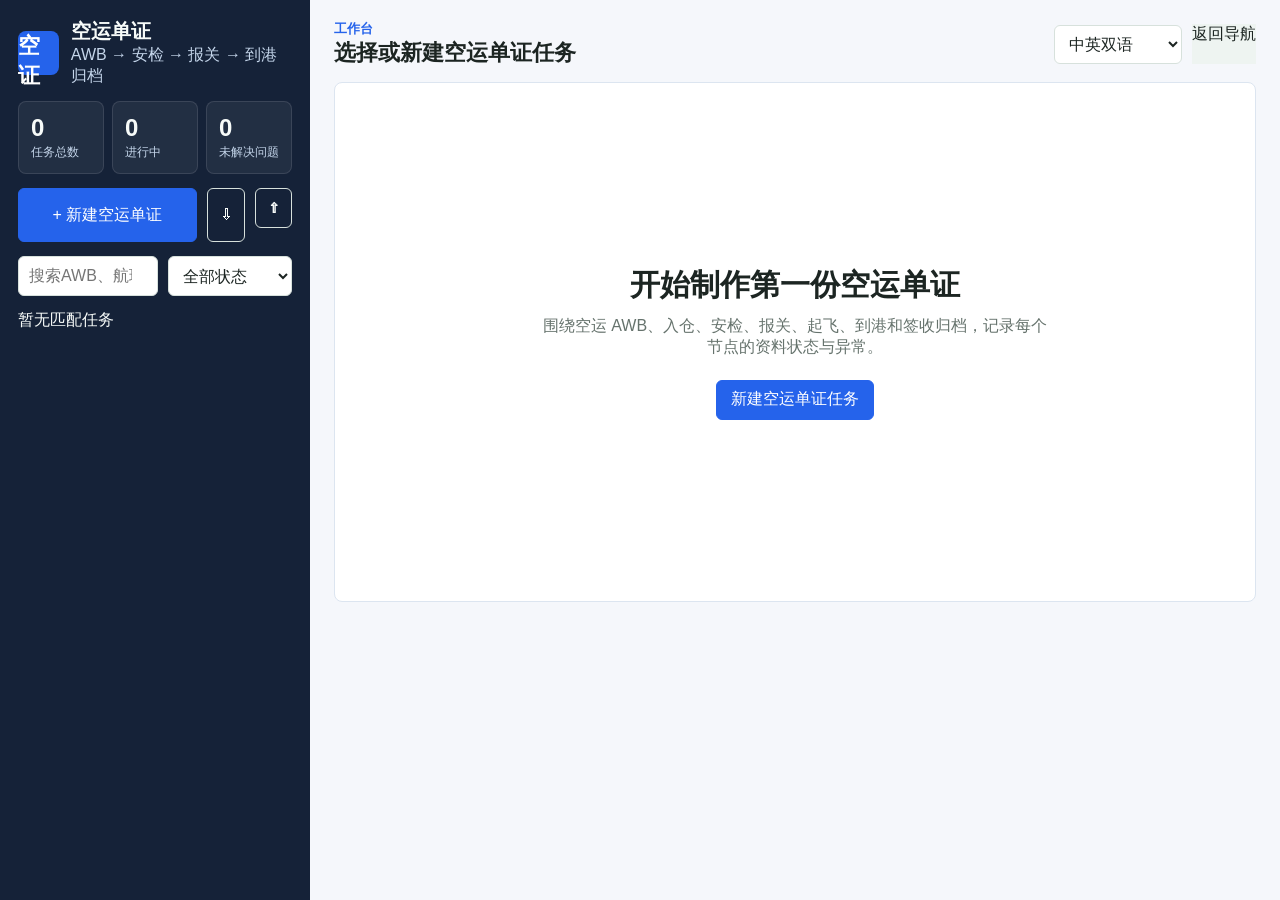
==== air-docs.html @ 3d41900f "Add six-module operations hub" ====
<!doctype html>
<html lang="zh-CN">
<head>
<meta charset="utf-8" />
<meta name="viewport" content="width=device-width, initial-scale=1" />
<title>空运单证管理</title>
<link rel="stylesheet" href="./styles.min.css" />
<style>
:root { --air-doc-primary:#2563eb; --air-doc-dark:#1e3a8a; --air-doc-soft:#eff6ff; }
.air-docs-page { background:#f5f7fb; }
.air-docs-page .app-shell { grid-template-columns:310px 1fr; }
.air-docs-page .workspace { padding:20px 24px 28px; min-width:0; }
.air-docs-page .panel { border-color:#dce5f0; box-shadow:none; border-radius:8px; }
.air-docs-sidebar { background:#152238; gap:14px; padding:18px; }
.air-docs-sidebar .brand h1 { font-size:20px; }
.air-docs-sidebar .brand p, .air-docs-sidebar .metric span, .air-docs-sidebar .order-item small, .air-docs-sidebar .order-meta { color:#c5d6eb; }
.air-docs-sidebar .order-item { min-height:68px; background:rgba(255,255,255,.055); border-color:rgba(255,255,255,.1); }
.air-docs-sidebar .order-item.active, .air-docs-sidebar .order-item:hover { background:rgba(37,99,235,.36); }
.air-docs-page .brand-mark { background:var(--air-doc-primary); }
.air-docs-page .primary { border-color:var(--air-doc-primary); background:var(--air-doc-primary); }
.air-docs-page .primary:hover { background:var(--air-doc-dark); }
.air-docs-page button, .air-docs-page .file-action, .air-docs-page input, .air-docs-page select, .air-docs-page textarea { border-radius:6px; }
.air-docs-page input:focus, .air-docs-page select:focus, .air-docs-page textarea:focus { border-color:var(--air-doc-primary); box-shadow:0 0 0 3px rgba(37,99,235,.12); }
.air-docs-page .eyebrow, .air-docs-page #saveHint, .air-docs-page .node-badge { color:var(--air-doc-primary); }
.air-docs-page .topbar { margin-bottom:14px; align-items:center; }
.air-docs-page .topbar h2 { font-size:22px; font-weight:800; }
.topbar-actions { display:flex; align-items:center; gap:10px; }
.topbar-actions select { width:128px; min-height:34px; }
.air-docs-page .content-grid { grid-template-columns:minmax(520px,1fr) 370px; gap:14px; align-items:start; min-width:0; }
.air-docs-page .flow-panel { grid-column:1 / -1; padding:16px; overflow:hidden; }
.air-docs-page .activity-panel { grid-column:1 / -1; }
.air-docs-page .progress-chain { display:grid; grid-auto-flow:column; grid-auto-columns:150px; gap:10px; overflow-x:auto; padding:4px 2px 14px; }
.air-docs-page .chain-node { width:150px; min-height:128px; padding:10px; background:#fff; text-align:left; }
.air-docs-page .chain-node.done { background:var(--air-doc-soft); border-color:rgba(37,99,235,.28); }
.air-docs-page .chain-node.current { border-color:var(--air-doc-primary); box-shadow:0 0 0 2px rgba(37,99,235,.14); }
.air-docs-page .chain-node.done .node-dot, .air-docs-page .chain-node.current .node-dot { background:var(--air-doc-primary); }
.air-docs-page .node-stage { color:var(--muted); font-size:10px; font-weight:700; }
.air-docs-page .node-name { min-height:38px; line-height:1.35; font-size:12px; }
.air-docs-page .node-summary { min-height:18px; font-size:11px; }
.milestone-bar { display:flex; margin-bottom:12px; border-radius:8px; overflow:hidden; height:8px; background:var(--surface-soft); }
.milestone-done { height:100%; background:var(--air-doc-primary); transition:width .3s; }
.milestone-problem { height:100%; background:var(--danger); transition:width .3s; }
.node-detail { margin-top:12px; display:grid; grid-template-columns:repeat(3,minmax(0,1fr)); gap:8px; }
.node-detail article { border:1px solid var(--line); border-radius:7px; background:#fbfdff; padding:10px; font-size:12px; display:grid; gap:5px; }
.node-detail strong { color:var(--text); }
.node-detail span { color:var(--muted); line-height:1.45; }
.air-doc-grid, .validation-grid, .exception-grid, .glossary-grid { display:grid; grid-template-columns:repeat(2,minmax(0,1fr)); gap:8px; }
.doc-check-item, .validation-grid article, .exception-grid article, .glossary-grid span { border:1px solid var(--line); border-radius:7px; background:#fff; padding:10px; display:grid; gap:5px; font-size:12px; }
.doc-check-item { grid-template-columns:minmax(0,1fr) 94px; align-items:center; }
.doc-check-item strong, .validation-grid strong, .exception-grid strong { font-size:12px; color:var(--text); }
.doc-check-item span, .validation-grid span, .exception-grid span, .glossary-grid span { color:var(--muted); line-height:1.45; }
.doc-check-item select { min-height:30px; padding:4px 6px; font-size:12px; }
.validation-grid article.ok { border-color:#b7dfc8; background:#f4fbf7; }
.validation-grid article.warn { border-color:#efc3bc; background:#fff7f5; }
.glossary-title { margin-top:18px; }
.glossary-grid span { display:block; }
.glossary-grid strong { margin-right:6px; color:var(--air-doc-dark); }
.sub-info { font-size:10px; color:#c5d6eb; margin-top:2px; display:flex; gap:8px; flex-wrap:wrap; }
.small { min-height:30px; padding:4px 9px; font-size:12px; }
@media (max-width:1200px) {
  .air-docs-page .content-grid { grid-template-columns:1fr; }
  .air-docs-page .flow-panel, .air-docs-page .activity-panel { grid-column:auto; }
}
@media (max-width:980px) {
  .air-docs-page .app-shell { grid-template-columns:1fr; }
  .air-docs-page .workspace, .air-docs-sidebar { padding:16px; }
  .node-detail, .air-doc-grid, .validation-grid, .exception-grid, .glossary-grid { grid-template-columns:1fr; }
}
</style>
</head>
<body class="air-docs-page">
<main class="app-shell">
  <aside class="sidebar air-docs-sidebar">
    <div class="brand">
      <div class="brand-mark">空证</div>
      <div><h1>空运单证</h1><p>AWB → 安检 → 报关 → 到港归档</p></div>
    </div>
    <div class="metrics" id="metrics"></div>
    <div class="toolbar">
      <button class="primary" id="newBtn" type="button">+ 新建空运单证</button>
      <button class="ghost" id="exportBtn" type="button" title="导出数据">⇩</button>
      <label class="ghost file-action" title="导入数据">⇧<input id="importInput" type="file" accept="application/json" /></label>
    </div>
    <div class="filters">
      <input id="searchInput" type="search" placeholder="搜索AWB、航班、机场、客户" />
      <select id="statusFilter"><option value="">全部状态</option></select>
    </div>
    <div class="order-list" id="taskList"></div>
  </aside>

  <section class="workspace">
    <header class="topbar">
      <div>
        <p class="eyebrow">工作台</p>
        <h2 id="pageTitle">选择或新建空运单证任务</h2>
      </div>
      <div class="topbar-actions">
        <select id="langSelect" title="显示语言"><option value="zh">中文</option><option value="en">English</option><option value="bilingual">中英双语</option></select>
        <a class="secondary doc-nav-button" href="./nav.html">返回导航</a>
        <button class="danger ghost hidden" id="deleteBtn" type="button">删除任务</button>
      </div>
    </header>

    <section class="panel empty-state" id="emptyState">
      <div><h2>开始制作第一份空运单证</h2><p>围绕空运 AWB、入仓、安检、报关、起飞、到港和签收归档，记录每个节点的资料状态与异常。</p><button class="primary" id="emptyNewBtn" type="button">新建空运单证任务</button></div>
    </section>

    <section class="content-grid hidden" id="editorArea">
      <section class="panel flow-panel">
        <div class="section-title"><h3>空运单证流程</h3><span id="stepProgress"></span></div>
        <div class="milestone-bar"><div class="milestone-done" id="milestoneDone" style="width:0%"></div><div class="milestone-problem" id="milestoneProblem" style="width:0%"></div></div>
        <div class="progress-chain" id="progressChain"></div>
        <div class="node-editor" id="nodeEditor">
          <div><strong id="nodeNoteTitle">步骤备注</strong><p id="nodeNoteMeta"></p></div>
          <div class="node-detail" id="nodeDetail"></div>
          <label>操作备注<textarea id="nodeNoteText" rows="3" placeholder="记录该节点的资料状态、客户反馈、航司/仓库/报关行要求等"></textarea></label>
          <div class="alarm-picker">
            <label>月<select id="nodeReminderMonth"></select></label><label>日<select id="nodeReminderDay"></select></label>
            <label>时<select id="nodeReminderHour"></select></label><label>分<select id="nodeReminderMinute"></select></label>
          </div>
          <div class="node-actions"><button class="secondary" id="clearNodeReminderBtn" type="button">清除提醒</button><button class="primary" id="saveNodeNoteBtn" type="button">保存步骤</button></div>
        </div>
      </section>

      <section class="panel reminder-panel">
        <div class="section-title"><h3>提醒</h3><span id="reminderCount"></span></div>
        <div class="reminder-list" id="reminderList"></div>
        <div class="follow-summary" id="followSummary"></div>
      </section>

      <form class="panel order-form" id="taskForm">
        <div class="section-title"><h3>空运单证任务信息</h3><span id="lastUpdated"></span></div>
        <div class="form-grid">
          <label>委托号/任务号<input id="fRef" required autocomplete="off" placeholder="例如 AFD-2026-001" /></label>
          <label>状态<select id="fStatus"></select></label>
          <label>AWB<input id="fAwbNo" autocomplete="off" placeholder="例如 123-45678901" /></label>
          <label>MAWB<input id="fMawbNo" autocomplete="off" placeholder="主运单号" /></label>
          <label>HAWB<input id="fHawbNo" autocomplete="off" placeholder="分运单号" /></label>
          <label>航班号<input id="fFlightNo" autocomplete="off" placeholder="例如 CA1234" /></label>
          <label>起飞机场 AOD<input id="fAod" autocomplete="off" maxlength="3" placeholder="例如 PVG" /></label>
          <label>目的机场 AOA<input id="fAoa" autocomplete="off" maxlength="3" placeholder="例如 LAX" /></label>
          <label>发货人 Shipper<input id="fShipper" autocomplete="off" placeholder="发货人/公司名称" /></label>
          <label>收货人 Consignee<input id="fConsignee" autocomplete="off" placeholder="收货人/公司名称" /></label>
          <label>通知方 Notify<input id="fNotifyParty" autocomplete="off" placeholder="Notify Party" /></label>
          <label>件数 Pieces<input id="fPieces" type="number" min="0" placeholder="例如 35" /></label>
          <label>实际重量 KGS<input id="fActualWeight" type="number" step="0.01" min="0" placeholder="例如 520.5" /></label>
          <label>体积重量 KGS<input id="fVolumetricWeight" type="number" step="0.01" min="0" placeholder="可按CBM*167填写" /></label>
          <label>计费重量 KGS<input id="fChargeableWeight" type="number" step="0.01" min="0" placeholder="取较大值" /></label>
          <label>截仓时间<input id="fWarehouseCutoff" type="datetime-local" /></label>
          <label>截单时间<input id="fDocCutoff" type="datetime-local" /></label>
          <label>ETD<input id="fEtd" type="datetime-local" /></label>
          <label>ETA<input id="fEta" type="datetime-local" /></label>
          <label>货物品名<input id="fCargoName" autocomplete="off" placeholder="中文/英文品名" /></label>
          <label>货物类型<select id="fCargoType"><option value="普货">普货</option><option value="锂电池货">锂电池货</option><option value="磁性货">磁性货</option><option value="粉末液体类">粉末液体类</option><option value="危险品">危险品 DG</option><option value="温控货">温控货</option><option value="超大超重货">超大超重货</option></select></label>
          <label>当前节点<select id="fStage"></select></label>
          <label style="grid-column:span 2;">备注<textarea id="fNotes" rows="3" placeholder="客户特殊要求、运单要求、安检/报关注意事项等"></textarea></label>
        </div>
        <div class="form-actions"><button class="primary" type="submit">保存修改</button><span id="saveHint"></span></div>
      </form>

      <section class="panel" style="padding:20px;">
        <div class="section-title"><h3>核心单证清单</h3><span id="docProgress"></span></div>
        <div class="air-doc-grid" id="docGrid"></div>
      </section>

      <section class="panel" style="padding:20px;">
        <div class="section-title"><h3>资料校验与异常</h3><span id="validationScore"></span></div>
        <div class="validation-grid" id="validationGrid"></div>
        <div class="section-title glossary-title"><h3>异常处理</h3><span>Exception Handling</span></div>
        <div class="exception-grid" id="exceptionGrid"></div>
        <div class="section-title glossary-title"><h3>术语速查</h3><span>Glossary</span></div>
        <div class="glossary-grid" id="glossaryGrid"></div>
      </section>

      <section class="panel issue-panel">
        <div class="section-title"><h3>问题记录</h3><span id="issueCount"></span></div>
        <form class="issue-form" id="issueForm"><textarea id="issueText" rows="3" placeholder="记录资料缺失、安检不过、报关查验、航班延误、运单错误等问题"></textarea><div class="issue-controls"><select id="issueSeverity"><option value="一般">一般</option><option value="重要">重要</option><option value="紧急">紧急</option></select><button class="secondary" type="submit">添加问题</button></div></form>
        <div class="issue-list" id="issueList"></div>
      </section>

      <section class="panel contact-panel">
        <div class="section-title"><h3>联系方式</h3><span id="contactCount"></span></div>
        <form class="contact-form" id="contactForm"><div class="contact-grid">
          <label>类型<select id="contactRole"><option value="客户">客户</option><option value="航空公司">航空公司</option><option value="空运代理">空运代理</option><option value="仓库">仓库</option><option value="报关行">报关行</option><option value="目的港代理">目的港代理</option><option value="收货人">收货人</option><option value="其他">其他</option></select></label>
          <label>姓名/备注<input id="contactNote" autocomplete="off" placeholder="联系人姓名和备注" /></label>
          <label>电话<input id="contactPhone" autocomplete="off" inputmode="tel" placeholder="例如 13800000000" /></label>
          <label>邮箱<input id="contactEmail" autocomplete="off" inputmode="email" placeholder="name@example.com" /></label>
        </div><button class="secondary" type="submit">添加联系人</button></form>
        <div class="contact-list" id="contactList"></div>
      </section>

      <section class="panel activity-panel"><div class="section-title"><h3>更新记录</h3><span id="activityCount"></span></div><div class="activity-list" id="activityList"></div></section>
    </section>
  </section>
</main>

<template id="itemTemplate">
  <button class="order-item" type="button"><span class="order-main"><strong></strong><small></small><span class="sub-info"></span></span><span class="order-meta"></span></button>
</template>
<template id="issueTemplate">
  <article class="issue-item"><div><span class="severity"></span><p></p><small></small></div><div class="issue-actions"><button class="ghost close-issue" type="button" title="解决/重开">✓</button><button class="ghost delete-issue" type="button" title="删除问题">×</button></div></article>
</template>

<script src="./air-docs-data.min.js"></script>
<script src="./air-docs.min.js"></script>
</body>
</html>
---- styles.min.css ----
:root{color-scheme:light;--bg:#f4f7f6;--surface:#ffffff;--surface-soft:#eef4f1;--line:#d7e1dc;--text:#1c2522;--muted:#66736d;--primary:#1f7a5c;--primary-dark:#155b45;--accent:#c8792f;--danger:#b43333;--warning:#ad6b00;--shadow:0 16px 36px rgba(29,52,44,0.1)}*{box-sizing:border-box}body{margin:0;min-width:320px;min-height:100vh;background:var(--bg);color:var(--text);font-family:"Microsoft YaHei","PingFang SC","Segoe UI",sans-serif}button,input,select,textarea{font:inherit}button{cursor:pointer}.app-shell{display:grid;grid-template-columns:minmax(320px,390px) 1fr;min-height:100vh}.sidebar{display:flex;flex-direction:column;gap:16px;padding:24px;background:#10241d;color:#f7fbf9}.brand{display:flex;align-items:center;gap:12px}.brand-mark{display:grid;place-items:center;width:44px;height:44px;border-radius:8px;background:var(--primary);color:#fff;font-size:22px;font-weight:700}.brand h1,.brand p,.topbar h2,.topbar p,.section-title h3{margin:0}.brand h1{font-size:22px;letter-spacing:0}.brand p,.order-item small,.section-title span,.activity-list small,.issue-item small,.topbar p{color:var(--muted)}.sidebar .brand p,.sidebar .order-item small,.sidebar .order-meta{color:#b8c9c2}.metrics{display:grid;grid-template-columns:repeat(3,1fr);gap:8px}.metric{padding:12px;border:1px solid rgba(255,255,255,0.11);border-radius:8px;background:rgba(255,255,255,0.06)}.metric strong{display:block;font-size:24px}.metric span{color:#bdd0c8;font-size:12px}.toolbar,.filters,.log-actions,.form-actions,.issue-controls{display:flex;gap:10px}.toolbar .primary,.filters input{flex:1}button,.file-action{min-height:40px;border:1px solid transparent;border-radius:8px;padding:0 14px;display:inline-flex;align-items:center;justify-content:center;gap:8px;user-select:none}.primary{border-color:var(--primary);background:var(--primary);color:#fff}.primary:hover{background:var(--primary-dark)}.secondary{border-color:var(--line);background:var(--surface-soft);color:var(--text)}.ghost{border-color:var(--line);background:transparent;color:inherit}.danger{color:var(--danger)}.file-action input{display:none}input,select,textarea{width:100%;min-height:40px;border:1px solid var(--line);border-radius:8px;padding:9px 10px;background:var(--surface);color:var(--text);outline:none}textarea{resize:vertical;line-height:1.55}input:focus,select:focus,textarea:focus{border-color:var(--primary);box-shadow:0 0 0 3px rgba(31,122,92,0.12)}.filters{flex-wrap:wrap}.filters select{width:124px}.order-list{display:flex;flex:1;min-height:0;overflow:auto;flex-direction:column;gap:8px}.order-item{width:100%;min-height:70px;justify-content:space-between;border-color:rgba(255,255,255,0.12);background:rgba(255,255,255,0.06);color:#fff;text-align:left}.order-item.active,.order-item:hover{background:rgba(31,122,92,0.38)}.order-main{display:grid;gap:4px}.order-main strong{word-break:break-word}.order-meta{min-width:72px;text-align:right;font-size:12px}.workspace{min-width:0;padding:28px}.topbar{display:flex;justify-content:space-between;gap:16px;align-items:center;margin-bottom:18px}.eyebrow{color:var(--primary);font-size:13px;font-weight:700}.topbar h2{font-size:28px}.panel{border:1px solid var(--line);border-radius:8px;background:var(--surface);box-shadow:var(--shadow)}.empty-state{display:grid;place-items:center;min-height:520px;text-align:center;padding:32px}.empty-state h2{margin:0 0 10px;font-size:30px}.empty-state p{max-width:520px;margin:0 auto 22px;color:var(--muted)}.content-grid{display:grid;grid-template-columns:minmax(380px,1.2fr) minmax(320px,0.8fr);gap:18px;align-items:start}.order-form,.issue-panel,.contact-panel,.log-panel,.activity-panel,.flow-panel,.reminder-panel{padding:20px}.order-form{grid-column:1;grid-row:span 2}.flow-panel{grid-column:span 2}.log-panel,.activity-panel{grid-column:span 2}.section-title{display:flex;justify-content:space-between;align-items:baseline;gap:12px;margin-bottom:14px}.section-title h3{font-size:18px}.form-grid{display:grid;grid-template-columns:repeat(2,minmax(0,1fr));gap:14px}label{display:grid;gap:7px;margin-bottom:14px;color:#31413b;font-size:14px;font-weight:700}.form-actions{align-items:center}#saveHint{color:var(--primary);font-size:13px}.issue-form{margin-bottom:14px}.contact-form{display:grid;gap:12px;margin-bottom:14px}.contact-grid{display:grid;grid-template-columns:repeat(2,minmax(0,1fr));gap:12px}.contact-grid label{margin-bottom:0}.upload-row{display:flex;align-items:center;gap:12px;flex-wrap:wrap;border:1px dashed var(--line);border-radius:8px;padding:12px;margin-bottom:12px;background:#fbfdfc}.upload-row input{display:none}#fileReadHint{color:var(--muted);font-size:13px}.issue-controls select{max-width:110px}.issue-list,.contact-list,.activity-list,.log-preview,.reminder-list{display:grid;gap:10px}.issue-item,.contact-item,.activity-item,.preview-item,.reminder-item{border:1px solid var(--line);border-radius:8px;padding:12px;background:#fbfdfc}.progress-chain{display:grid;grid-template-columns:repeat(20,minmax(86px,1fr));gap:10px;overflow-x:auto;padding:4px 2px 16px}.chain-node-wrap{display:flex;flex-direction:column;gap:5px}.chain-node{position:relative;display:grid;align-content:start;gap:8px;flex:1;min-width:86px;min-height:118px;border:1px solid var(--line);border-radius:8px;padding:10px;background:#fbfdfc;color:var(--text);text-align:left}.chain-node::after{content:"";position:absolute;top:25px;right:-11px;width:10px;height:2px;background:var(--line)}.chain-node-wrap:last-child .chain-node::after{display:none}.chain-node.done{border-color:rgba(31,122,92,0.42);background:#eef8f3}.chain-node.remind{border-color:rgba(205,155,0,0.55);background:#fffef5}.chain-node.checked{border-color:rgba(31,122,92,0.65);background:#e6f7ee}.chain-node.risk{border-color:rgba(180,51,51,0.6);background:#fff0f0}.chain-node.current{border-color:var(--primary);box-shadow:0 0 0 3px rgba(31,122,92,0.12)}.chain-node.selected{outline:2px solid rgba(200,121,47,0.45);outline-offset:2px}.node-dot{display:grid;place-items:center;width:30px;height:30px;border-radius:50%;background:var(--surface-soft);color:var(--primary-dark);font-weight:800}.chain-node.done .node-dot,.chain-node.current .node-dot,.chain-node.checked .node-dot{background:var(--primary);color:#fff}.node-name{font-weight:800}.node-summary{min-height:34px;color:var(--muted);font-size:12px;line-height:1.4}.node-badges{display:flex;flex-wrap:wrap;gap:4px}.node-badge{border-radius:999px;padding:2px 7px;background:var(--surface-soft);color:var(--primary-dark);font-size:11px;font-weight:700}.node-badge.issue{background:#ffe8e8;color:var(--danger)}.node-badge.goto-issue{cursor:pointer;transition:all 0.15s}.node-badge.goto-issue:hover{background:var(--danger);color:#fff}.node-badge.reminder{background:#fff2d8;color:var(--warning)}.node-badge.note-badge{background:#fff8e1;color:var(--warning)}.node-footer{display:flex;justify-content:center;align-items:center;gap:6px;min-height:28px}.node-check-btn{width:26px;height:26px;border:1px solid var(--line);border-radius:50%;background:var(--surface);color:var(--muted);font-size:16px;cursor:pointer;display:grid;place-items:center;padding:0;min-height:0;transition:all 0.15s}.node-check-btn:hover{border-color:var(--primary);color:var(--primary)}.node-check-btn.done{border-color:var(--primary);background:var(--primary);color:#fff}.node-modify-btn{min-height:24px;padding:0 8px;border:1px solid var(--primary);border-radius:4px;background:var(--surface);color:var(--primary);font-size:12px;cursor:pointer;transition:all 0.15s}.node-modify-btn:hover{background:var(--primary);color:#fff}.node-tooltip{position:absolute;left:0;top:calc(100%+8px);z-index:5;display:none;pointer-events:none;width:280px;border:1px solid var(--line);border-radius:8px;padding:12px;background:#fff;box-shadow:var(--shadow);color:var(--text);line-height:1.45}.node-tooltip p{margin:6px 0}.chain-node:hover .node-tooltip,.chain-node:focus .node-tooltip{display:block}.node-editor{display:grid;gap:12px;border-top:1px solid var(--line);padding-top:16px}.node-editor p{margin:4px 0 0;color:var(--muted);font-size:13px}.alarm-picker{display:grid;grid-template-columns:repeat(4,minmax(0,1fr));gap:8px;border:1px solid var(--line);border-radius:8px;padding:10px;background:#fbfdfc}.alarm-picker label{margin-bottom:0;text-align:center}.alarm-picker select{height:116px;padding:8px;overflow-y:auto;text-align:center;font-size:18px;font-weight:800}.node-actions{display:grid;grid-template-columns:1fr 1fr;gap:10px;align-items:end}.node-actions label{margin-bottom:0}.reminder-panel{grid-column:span 2;align-self:stretch;min-height:auto}.reminder-item{display:grid;gap:6px}.reminder-item.due{border-color:rgba(180,51,51,0.4);background:#fff7f7}.reminder-item strong{color:var(--primary-dark)}.follow-summary{display:grid;gap:12px;border-top:1px solid var(--line);margin-top:16px;padding-top:16px}.reminder-panel{display:grid;grid-template-columns:minmax(320px,0.9fr) minmax(420px,1.1fr);gap:16px;align-items:start}.reminder-panel>.section-title,.reminder-panel>.reminder-list{grid-column:1}.reminder-panel>.follow-summary{grid-column:2;grid-row:1 / span 2;border-top:0;margin-top:0;padding-top:0}.follow-grid{display:grid;grid-template-columns:repeat(2,minmax(0,1fr));gap:10px}.follow-grid article{display:grid;gap:6px;border:1px solid var(--line);border-radius:8px;padding:12px;background:#fbfdfc;min-height:84px}.follow-grid strong{color:var(--primary-dark)}.follow-grid span{color:var(--muted);line-height:1.45;word-break:break-word}.goods-strip{display:flex;flex-wrap:wrap;gap:8px}.goods-strip span{border-radius:999px;padding:7px 10px;background:var(--surface-soft);color:var(--primary-dark);font-size:13px;font-weight:700}.alarm-overlay{position:fixed;inset:0;z-index:50;display:grid;place-items:center;padding:24px;background:rgba(10,20,16,0.78)}.alarm-dialog{width:min(640px,100%);border:1px solid rgba(255,255,255,0.28);border-radius:8px;padding:28px;background:#fff;box-shadow:0 26px 80px rgba(0,0,0,0.28)}.alarm-dialog h2{margin:6px 0 14px;font-size:32px}.alarm-content{display:grid;gap:10px;color:var(--text);line-height:1.55}.alarm-content p{margin:0}.alarm-actions{display:flex;justify-content:flex-end;gap:10px;margin-top:22px}.issue-item{display:flex;justify-content:space-between;gap:12px}.contact-item{display:grid;grid-template-columns:1fr auto;gap:10px;align-items:start}.contact-item strong{color:var(--primary-dark)}.contact-item p{margin:6px 0 0;color:var(--muted);line-height:1.45}.contact-actions button{width:34px;min-height:34px;padding:0}.issue-item p{margin:8px 0;line-height:1.45}.issue-item.resolved{opacity:0.62}.issue-item.resolved p{text-decoration:line-through}.severity{display:inline-flex;align-items:center;min-height:24px;border-radius:999px;padding:0 10px;background:var(--surface-soft);color:var(--primary-dark);font-size:12px;font-weight:700}.severity.紧急{background:#ffe8e8;color:var(--danger)}.severity.重要{background:#fff2d8;color:var(--warning)}.issue-actions{display:flex;gap:6px}.issue-actions button{width:34px;min-height:34px;padding:0}.log-actions{margin:12px 0}.preview-item{display:grid;gap:6px}.preview-item strong{color:var(--primary-dark)}.activity-item{display:grid;gap:6px}.activity-item p{margin:0}.hidden{display:none !important}@media (max-width:980px){.app-shell{grid-template-columns:1fr}.sidebar{min-height:auto}.order-list{max-height:320px}.content-grid,.form-grid{grid-template-columns:1fr}.log-panel,.activity-panel,.flow-panel,.reminder-panel,.order-form{grid-column:auto}.reminder-panel{grid-template-columns:1fr}.reminder-panel>.section-title,.reminder-panel>.reminder-list,.reminder-panel>.follow-summary{grid-column:auto;grid-row:auto}.reminder-panel>.follow-summary{border-top:1px solid var(--line);margin-top:16px;padding-top:16px}.progress-chain{grid-template-columns:repeat(20,112px)}.contact-grid{grid-template-columns:1fr}.node-actions{grid-template-columns:1fr}.alarm-picker{grid-template-columns:repeat(2,minmax(0,1fr))}.follow-grid{grid-template-columns:1fr}}@media (max-width:560px){.sidebar,.workspace{padding:16px}.topbar{align-items:flex-start;flex-direction:column}.topbar h2{font-size:23px}.metrics{grid-template-columns:1fr}}.shipping-workflow .progress-chain{grid-template-columns:repeat(22,126px);align-items:stretch}.node-stage{display:inline-flex;width:fit-content;border-radius:999px;padding:2px 7px;background:#eaf3fb;color:#175b94;font-size:11px;font-weight:800}.shipping-node-detail{display:grid;gap:14px}.node-detail-grid,.node-detail-columns{display:grid;grid-template-columns:repeat(3,minmax(0,1fr));gap:10px}.node-detail-grid article,.node-detail-columns>div{border:1px solid var(--line);border-radius:8px;padding:12px;background:#fbfdfc}.node-detail-grid strong{display:block;margin-bottom:6px;color:var(--primary-dark)}.node-detail-grid span,.node-detail-columns li{color:var(--muted);line-height:1.5}.node-detail-columns h4{margin:0 0 8px;font-size:14px}.node-detail-columns ul,.detail-checklist{margin:0;padding-left:18px}.node-doc-block{border:1px dashed rgba(26,111,181,0.35);border-radius:8px;padding:14px;background:#f6fbff}.doc-option-list{display:grid;grid-template-columns:repeat(auto-fit,minmax(170px,1fr));gap:10px}.doc-option{min-height:74px;display:grid;align-content:center;justify-items:start;gap:5px;border:1px solid var(--line);border-radius:8px;padding:12px;background:#fff;color:var(--text);text-align:left}.doc-option:hover,.doc-option.all-docs{border-color:#1a6fb5;background:#eef7ff}.doc-option span{color:var(--muted);font-size:12px}.doc-option-overlay{position:fixed;inset:0;z-index:80;display:grid;place-items:center;padding:24px;background:rgba(8,21,32,0.72)}.doc-option-dialog{position:relative;width:min(760px,100%);max-height:min(760px,calc(100vh - 48px));overflow:auto;border-radius:8px;padding:24px;background:#fff;box-shadow:0 28px 80px rgba(0,0,0,0.28)}.doc-option-dialog h2{margin:4px 0 10px}.doc-option-dialog p{color:var(--muted);line-height:1.55}.doc-dialog-close{position:absolute;top:14px;right:14px;width:36px;min-height:36px;padding:0;color:var(--text)}.doc-dialog-actions,.doc-hero-actions{display:flex;justify-content:flex-end;gap:10px;flex-wrap:wrap;margin-top:16px}.shipping-doc-page{background:#f2f7fa}.doc-library-shell{width:min(1280px,calc(100% - 48px));margin:0 auto;padding:28px 0 42px}.doc-library-hero,.doc-library-toolbar,.doc-context-panel,.exception-library{padding:22px;margin-bottom:18px}.doc-library-toolbar{position:sticky;top:0;z-index:10}.doc-library-hero{display:flex;justify-content:space-between;gap:18px;align-items:flex-start}.doc-library-hero h1{margin:0 0 8px;font-size:34px}.doc-library-hero p,.doc-context-panel p,.doc-detail-panel p{color:var(--muted);line-height:1.55}.doc-nav-button{min-height:40px;text-decoration:none}.doc-context-heading{display:flex;justify-content:space-between;gap:18px;align-items:flex-start}.doc-context-heading h2{margin:8px 0 6px}.doc-context-empty{display:grid;gap:6px}.doc-context-empty span{color:var(--muted)}.doc-search-row{display:grid;grid-template-columns:minmax(280px,1fr) 180px 220px;gap:12px}.doc-filter-row{display:flex;justify-content:space-between;align-items:center;gap:12px;margin-top:12px}.doc-filter-toggle{display:inline-flex;align-items:center;gap:8px;margin:0;color:var(--text);font-weight:700}.doc-filter-toggle input{width:18px;min-height:18px;accent-color:var(--primary)}.doc-reset-button{min-height:34px}.doc-library-stats{display:flex;flex-wrap:wrap;gap:8px;margin-top:12px}.doc-library-stats span,.doc-chip,.doc-category{display:inline-flex;align-items:center;border-radius:999px;padding:6px 10px;background:var(--surface-soft);color:var(--primary-dark);font-size:13px;font-weight:800}.doc-library-grid{display:grid;grid-template-columns:minmax(320px,0.9fr) minmax(420px,1.1fr);gap:18px;align-items:start;margin-bottom:18px}.doc-card-list{display:grid;gap:10px;padding:16px;max-height:760px;overflow:auto}.doc-library-card{min-height:auto;display:grid;justify-items:start;gap:7px;border:1px solid var(--line);border-radius:8px;padding:14px;background:#fff;color:var(--text);text-align:left}.doc-library-card.active,.doc-library-card:hover{border-color:#1a6fb5;background:#eef7ff}.doc-library-card p{margin:0;color:var(--muted);line-height:1.45}.doc-library-card small{color:var(--muted)}.doc-detail-panel{padding:22px}.doc-detail-title h2{margin:10px 0 8px;font-size:28px}.detail-section{border-top:1px solid var(--line);margin-top:18px;padding-top:18px}.detail-section h3{margin:0 0 12px}.timeline-list{display:grid;gap:10px}.timeline-item{display:grid;gap:4px;border:1px solid var(--line);border-radius:8px;padding:12px;background:#fbfdfc;color:var(--text);text-decoration:none}.timeline-item:hover{border-color:#1a6fb5}.timeline-item span{color:var(--muted);font-size:12px}.doc-chip-row{display:flex;flex-wrap:wrap;gap:8px}.doc-chip{min-height:0;border:1px solid transparent;cursor:pointer}.doc-chip.static{cursor:default}.doc-chip.active,.doc-chip:hover{border-color:#1a6fb5;background:#e4f2ff}.exception-grid{display:grid;grid-template-columns:repeat(auto-fit,minmax(260px,1fr));gap:12px}.exception-card{border:1px solid var(--line);border-radius:8px;padding:14px;background:#fbfdfc}.exception-card p{margin:8px 0;color:var(--muted);line-height:1.5}.doc-empty{border:1px dashed var(--line);border-radius:8px;padding:24px;color:var(--muted);text-align:center}@media (max-width:980px){.shipping-workflow .progress-chain{grid-template-columns:repeat(22,126px)}.node-detail-grid,.node-detail-columns,.doc-library-grid,.doc-search-row,.doc-library-hero{grid-template-columns:1fr}.doc-library-hero,.doc-context-heading{flex-direction:column}}@media (max-width:560px){.doc-library-shell{width:calc(100% - 32px)}.doc-library-hero h1{font-size:28px}}
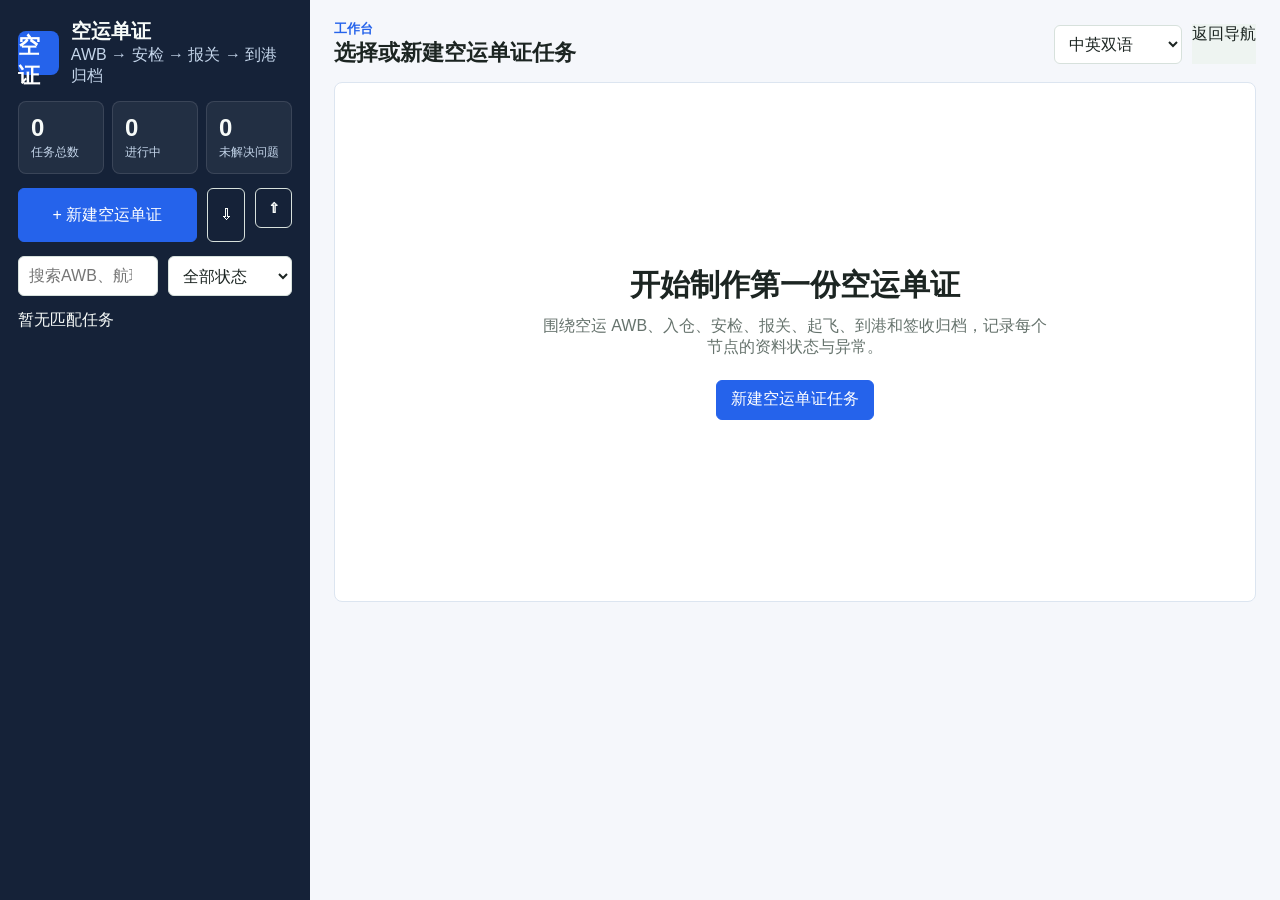
==== commit c4591c0a: "Improve language spacing in workflow nodes" ====
--- a/air-docs.html
+++ b/air-docs.html
@@ -30,7 +30,12 @@
 .air-docs-page .flow-panel { grid-column:1 / -1; padding:16px; overflow:hidden; }
 .air-docs-page .activity-panel { grid-column:1 / -1; }
 .air-docs-page .progress-chain { display:grid; grid-auto-flow:column; grid-auto-columns:150px; gap:10px; overflow-x:auto; padding:4px 2px 14px; }
-.air-docs-page .chain-node { width:150px; min-height:128px; padding:10px; background:#fff; text-align:left; }
+.air-docs-page .progress-chain { scroll-behavior:smooth; transition:gap .24s ease; }
+.air-docs-page .chain-node { width:150px; min-height:128px; padding:10px; background:#fff; text-align:left; transition:width .24s ease,min-height .24s ease,padding .24s ease,box-shadow .2s ease,border-color .2s ease; }
+.air-docs-page[data-lang="zh"] .progress-chain { grid-auto-columns:150px; gap:10px; }
+.air-docs-page[data-lang="en"] .progress-chain { grid-auto-columns:188px; gap:14px; }
+.air-docs-page[data-lang="bilingual"] .progress-chain { grid-auto-columns:236px; gap:16px; }
+.air-docs-page[data-lang="en"] .chain-node, .air-docs-page[data-lang="bilingual"] .chain-node { width:100%; min-height:148px; }
 .air-docs-page .chain-node.done { background:var(--air-doc-soft); border-color:rgba(37,99,235,.28); }
 .air-docs-page .chain-node.current { border-color:var(--air-doc-primary); box-shadow:0 0 0 2px rgba(37,99,235,.14); }
 .air-docs-page .chain-node.done .node-dot, .air-docs-page .chain-node.current .node-dot { background:var(--air-doc-primary); }
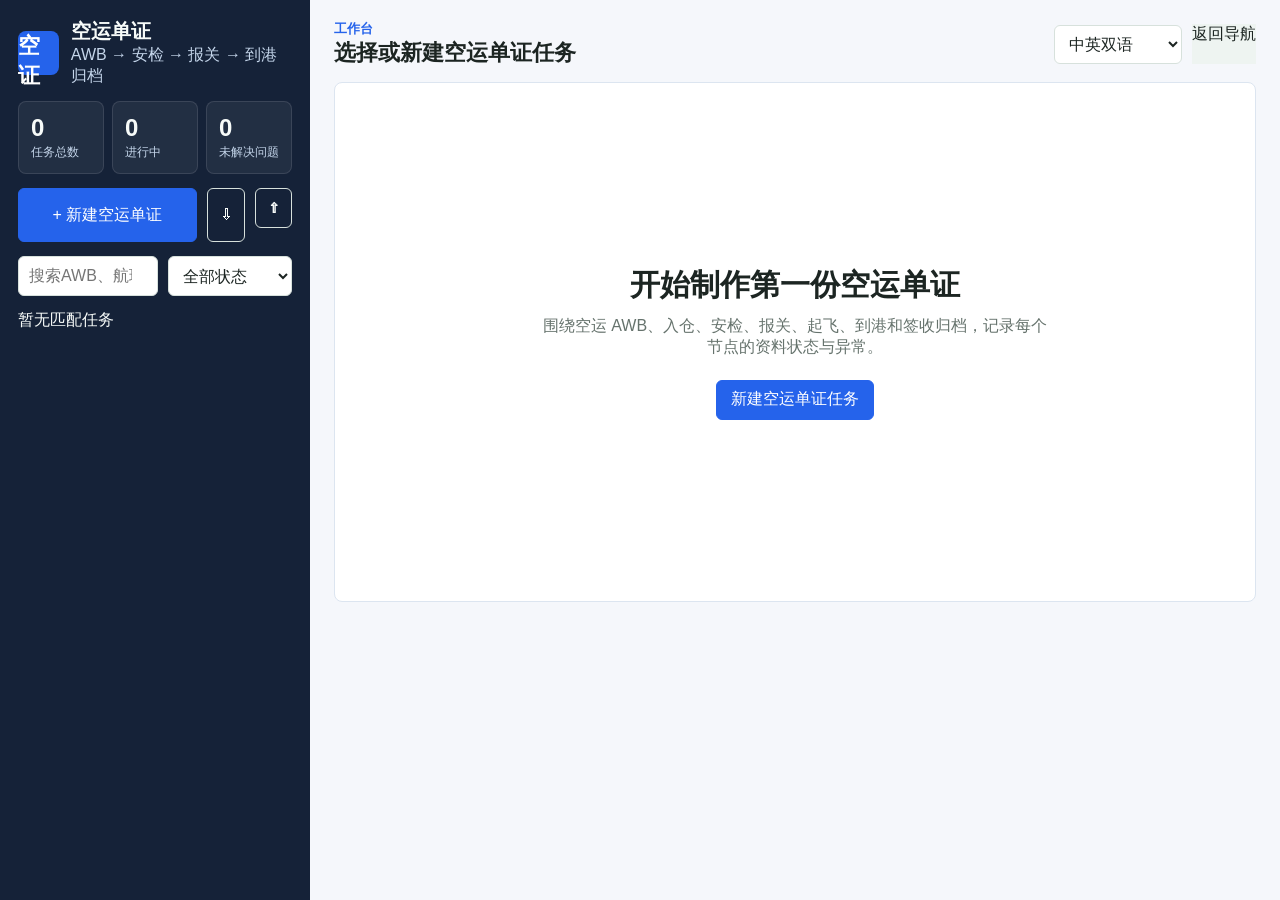
==== commit 0feb3efd: "Fix workflow node width overrides" ====
--- a/air-docs.html
+++ b/air-docs.html
@@ -29,7 +29,7 @@
 .air-docs-page .content-grid { grid-template-columns:minmax(520px,1fr) 370px; gap:14px; align-items:start; min-width:0; }
 .air-docs-page .flow-panel { grid-column:1 / -1; padding:16px; overflow:hidden; }
 .air-docs-page .activity-panel { grid-column:1 / -1; }
-.air-docs-page .progress-chain { display:grid; grid-auto-flow:column; grid-auto-columns:150px; gap:10px; overflow-x:auto; padding:4px 2px 14px; }
+.air-docs-page .progress-chain { display:grid; grid-template-columns:none; grid-auto-flow:column; grid-auto-columns:150px; gap:10px; overflow-x:auto; padding:4px 2px 14px; }
 .air-docs-page .progress-chain { scroll-behavior:smooth; transition:gap .24s ease; }
 .air-docs-page .chain-node { width:150px; min-height:128px; padding:10px; background:#fff; text-align:left; transition:width .24s ease,min-height .24s ease,padding .24s ease,box-shadow .2s ease,border-color .2s ease; }
 .air-docs-page[data-lang="zh"] .progress-chain { grid-auto-columns:150px; gap:10px; }
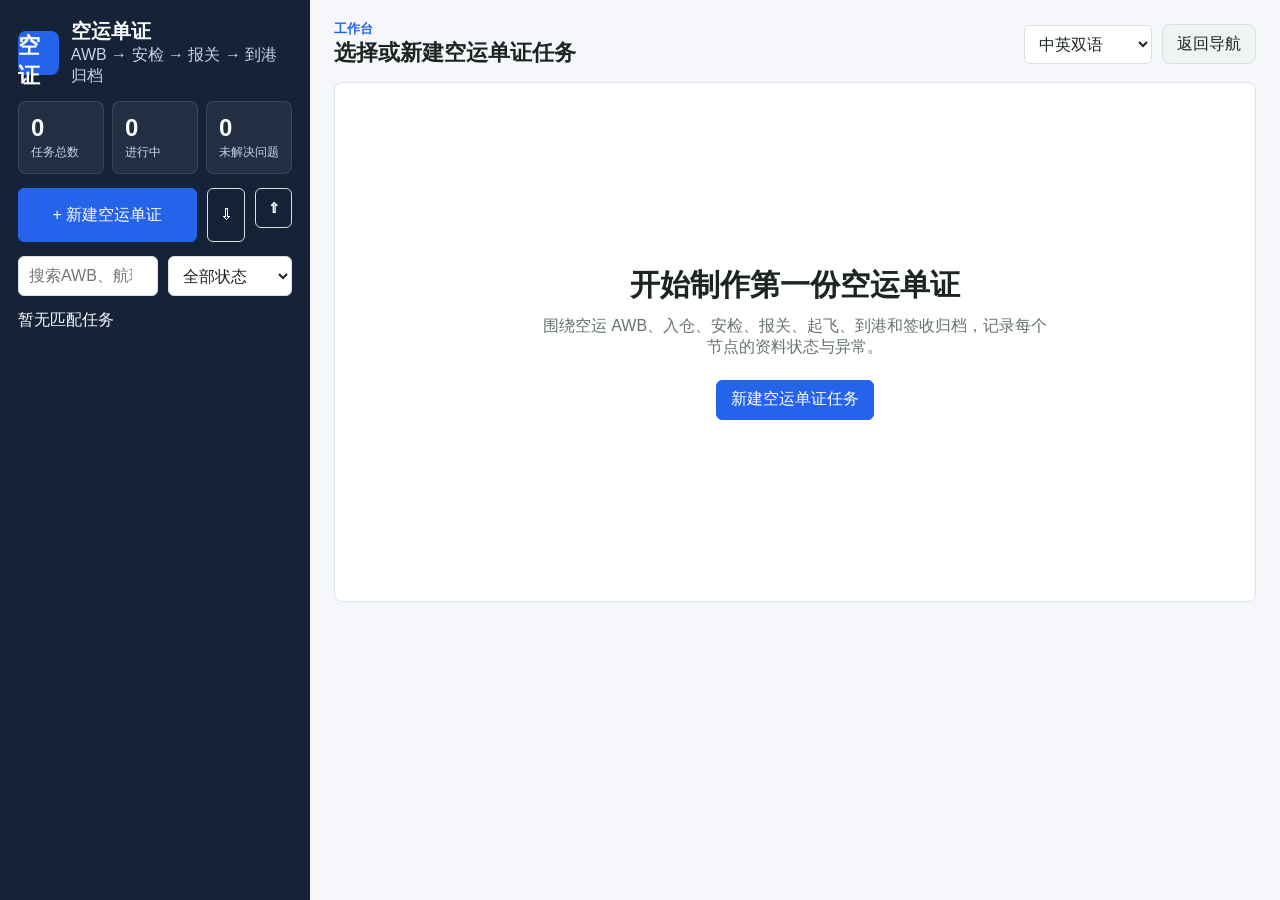
==== commit 9db4d7f1: "Improve mobile and tablet workflow layouts" ====
--- a/air-docs.html
+++ b/air-docs.html
@@ -27,7 +27,7 @@
 .topbar-actions { display:flex; align-items:center; gap:10px; }
 .topbar-actions select { width:128px; min-height:34px; }
 .air-docs-page .content-grid { grid-template-columns:minmax(520px,1fr) 370px; gap:14px; align-items:start; min-width:0; }
-.air-docs-page .flow-panel { grid-column:1 / -1; padding:16px; overflow:hidden; }
+.air-docs-page .flow-panel { grid-column:1 / -1; padding:16px; overflow:hidden; min-width:0; }
 .air-docs-page .activity-panel { grid-column:1 / -1; }
 .air-docs-page .progress-chain { display:grid; grid-template-columns:none; grid-auto-flow:column; grid-auto-columns:150px; gap:10px; overflow-x:auto; padding:4px 2px 14px; }
 .air-docs-page .progress-chain { scroll-behavior:smooth; transition:gap .24s ease; }
@@ -54,7 +54,7 @@
 .doc-check-item { grid-template-columns:minmax(0,1fr) 94px; align-items:center; }
 .doc-check-item strong, .validation-grid strong, .exception-grid strong { font-size:12px; color:var(--text); }
 .doc-check-item span, .validation-grid span, .exception-grid span, .glossary-grid span { color:var(--muted); line-height:1.45; }
-.doc-check-item select { min-height:30px; padding:4px 6px; font-size:12px; }
+.doc-check-item select { min-height:38px; padding:6px 8px; font-size:12px; }
 .validation-grid article.ok { border-color:#b7dfc8; background:#f4fbf7; }
 .validation-grid article.warn { border-color:#efc3bc; background:#fff7f5; }
 .glossary-title { margin-top:18px; }
@@ -70,6 +70,11 @@
   .air-docs-page .app-shell { grid-template-columns:1fr; }
   .air-docs-page .workspace, .air-docs-sidebar { padding:16px; }
   .node-detail, .air-doc-grid, .validation-grid, .exception-grid, .glossary-grid { grid-template-columns:1fr; }
+}
+@media (max-width:760px) {
+  .air-docs-page .content-grid { grid-template-columns:minmax(0,1fr); min-width:0; }
+  .air-docs-page .topbar-actions { width:100%; flex-wrap:wrap; }
+  .air-docs-page .topbar-actions > * { flex:1 1 140px; }
 }
 </style>
 </head>
--- a/styles.min.css
+++ b/styles.min.css
@@ -1 +1 @@
-:root{color-scheme:light;--bg:#f4f7f6;--surface:#ffffff;--surface-soft:#eef4f1;--line:#d7e1dc;--text:#1c2522;--muted:#66736d;--primary:#1f7a5c;--primary-dark:#155b45;--accent:#c8792f;--danger:#b43333;--warning:#ad6b00;--shadow:0 16px 36px rgba(29,52,44,0.1)}*{box-sizing:border-box}body{margin:0;min-width:320px;min-height:100vh;background:var(--bg);color:var(--text);font-family:"Microsoft YaHei","PingFang SC","Segoe UI",sans-serif}button,input,select,textarea{font:inherit}button{cursor:pointer}.app-shell{display:grid;grid-template-columns:minmax(320px,390px) 1fr;min-height:100vh}.sidebar{display:flex;flex-direction:column;gap:16px;padding:24px;background:#10241d;color:#f7fbf9}.brand{display:flex;align-items:center;gap:12px}.brand-mark{display:grid;place-items:center;width:44px;height:44px;border-radius:8px;background:var(--primary);color:#fff;font-size:22px;font-weight:700}.brand h1,.brand p,.topbar h2,.topbar p,.section-title h3{margin:0}.brand h1{font-size:22px;letter-spacing:0}.brand p,.order-item small,.section-title span,.activity-list small,.issue-item small,.topbar p{color:var(--muted)}.sidebar .brand p,.sidebar .order-item small,.sidebar .order-meta{color:#b8c9c2}.metrics{display:grid;grid-template-columns:repeat(3,1fr);gap:8px}.metric{padding:12px;border:1px solid rgba(255,255,255,0.11);border-radius:8px;background:rgba(255,255,255,0.06)}.metric strong{display:block;font-size:24px}.metric span{color:#bdd0c8;font-size:12px}.toolbar,.filters,.log-actions,.form-actions,.issue-controls{display:flex;gap:10px}.toolbar .primary,.filters input{flex:1}button,.file-action{min-height:40px;border:1px solid transparent;border-radius:8px;padding:0 14px;display:inline-flex;align-items:center;justify-content:center;gap:8px;user-select:none}.primary{border-color:var(--primary);background:var(--primary);color:#fff}.primary:hover{background:var(--primary-dark)}.secondary{border-color:var(--line);background:var(--surface-soft);color:var(--text)}.ghost{border-color:var(--line);background:transparent;color:inherit}.danger{color:var(--danger)}.file-action input{display:none}input,select,textarea{width:100%;min-height:40px;border:1px solid var(--line);border-radius:8px;padding:9px 10px;background:var(--surface);color:var(--text);outline:none}textarea{resize:vertical;line-height:1.55}input:focus,select:focus,textarea:focus{border-color:var(--primary);box-shadow:0 0 0 3px rgba(31,122,92,0.12)}.filters{flex-wrap:wrap}.filters select{width:124px}.order-list{display:flex;flex:1;min-height:0;overflow:auto;flex-direction:column;gap:8px}.order-item{width:100%;min-height:70px;justify-content:space-between;border-color:rgba(255,255,255,0.12);background:rgba(255,255,255,0.06);color:#fff;text-align:left}.order-item.active,.order-item:hover{background:rgba(31,122,92,0.38)}.order-main{display:grid;gap:4px}.order-main strong{word-break:break-word}.order-meta{min-width:72px;text-align:right;font-size:12px}.workspace{min-width:0;padding:28px}.topbar{display:flex;justify-content:space-between;gap:16px;align-items:center;margin-bottom:18px}.eyebrow{color:var(--primary);font-size:13px;font-weight:700}.topbar h2{font-size:28px}.panel{border:1px solid var(--line);border-radius:8px;background:var(--surface);box-shadow:var(--shadow)}.empty-state{display:grid;place-items:center;min-height:520px;text-align:center;padding:32px}.empty-state h2{margin:0 0 10px;font-size:30px}.empty-state p{max-width:520px;margin:0 auto 22px;color:var(--muted)}.content-grid{display:grid;grid-template-columns:minmax(380px,1.2fr) minmax(320px,0.8fr);gap:18px;align-items:start}.order-form,.issue-panel,.contact-panel,.log-panel,.activity-panel,.flow-panel,.reminder-panel{padding:20px}.order-form{grid-column:1;grid-row:span 2}.flow-panel{grid-column:span 2}.log-panel,.activity-panel{grid-column:span 2}.section-title{display:flex;justify-content:space-between;align-items:baseline;gap:12px;margin-bottom:14px}.section-title h3{font-size:18px}.form-grid{display:grid;grid-template-columns:repeat(2,minmax(0,1fr));gap:14px}label{display:grid;gap:7px;margin-bottom:14px;color:#31413b;font-size:14px;font-weight:700}.form-actions{align-items:center}#saveHint{color:var(--primary);font-size:13px}.issue-form{margin-bottom:14px}.contact-form{display:grid;gap:12px;margin-bottom:14px}.contact-grid{display:grid;grid-template-columns:repeat(2,minmax(0,1fr));gap:12px}.contact-grid label{margin-bottom:0}.upload-row{display:flex;align-items:center;gap:12px;flex-wrap:wrap;border:1px dashed var(--line);border-radius:8px;padding:12px;margin-bottom:12px;background:#fbfdfc}.upload-row input{display:none}#fileReadHint{color:var(--muted);font-size:13px}.issue-controls select{max-width:110px}.issue-list,.contact-list,.activity-list,.log-preview,.reminder-list{display:grid;gap:10px}.issue-item,.contact-item,.activity-item,.preview-item,.reminder-item{border:1px solid var(--line);border-radius:8px;padding:12px;background:#fbfdfc}.progress-chain{display:grid;grid-template-columns:repeat(20,minmax(86px,1fr));gap:10px;overflow-x:auto;padding:4px 2px 16px}.chain-node-wrap{display:flex;flex-direction:column;gap:5px}.chain-node{position:relative;display:grid;align-content:start;gap:8px;flex:1;min-width:86px;min-height:118px;border:1px solid var(--line);border-radius:8px;padding:10px;background:#fbfdfc;color:var(--text);text-align:left}.chain-node::after{content:"";position:absolute;top:25px;right:-11px;width:10px;height:2px;background:var(--line)}.chain-node-wrap:last-child .chain-node::after{display:none}.chain-node.done{border-color:rgba(31,122,92,0.42);background:#eef8f3}.chain-node.remind{border-color:rgba(205,155,0,0.55);background:#fffef5}.chain-node.checked{border-color:rgba(31,122,92,0.65);background:#e6f7ee}.chain-node.risk{border-color:rgba(180,51,51,0.6);background:#fff0f0}.chain-node.current{border-color:var(--primary);box-shadow:0 0 0 3px rgba(31,122,92,0.12)}.chain-node.selected{outline:2px solid rgba(200,121,47,0.45);outline-offset:2px}.node-dot{display:grid;place-items:center;width:30px;height:30px;border-radius:50%;background:var(--surface-soft);color:var(--primary-dark);font-weight:800}.chain-node.done .node-dot,.chain-node.current .node-dot,.chain-node.checked .node-dot{background:var(--primary);color:#fff}.node-name{font-weight:800}.node-summary{min-height:34px;color:var(--muted);font-size:12px;line-height:1.4}.node-badges{display:flex;flex-wrap:wrap;gap:4px}.node-badge{border-radius:999px;padding:2px 7px;background:var(--surface-soft);color:var(--primary-dark);font-size:11px;font-weight:700}.node-badge.issue{background:#ffe8e8;color:var(--danger)}.node-badge.goto-issue{cursor:pointer;transition:all 0.15s}.node-badge.goto-issue:hover{background:var(--danger);color:#fff}.node-badge.reminder{background:#fff2d8;color:var(--warning)}.node-badge.note-badge{background:#fff8e1;color:var(--warning)}.node-footer{display:flex;justify-content:center;align-items:center;gap:6px;min-height:28px}.node-check-btn{width:26px;height:26px;border:1px solid var(--line);border-radius:50%;background:var(--surface);color:var(--muted);font-size:16px;cursor:pointer;display:grid;place-items:center;padding:0;min-height:0;transition:all 0.15s}.node-check-btn:hover{border-color:var(--primary);color:var(--primary)}.node-check-btn.done{border-color:var(--primary);background:var(--primary);color:#fff}.node-modify-btn{min-height:24px;padding:0 8px;border:1px solid var(--primary);border-radius:4px;background:var(--surface);color:var(--primary);font-size:12px;cursor:pointer;transition:all 0.15s}.node-modify-btn:hover{background:var(--primary);color:#fff}.node-tooltip{position:absolute;left:0;top:calc(100%+8px);z-index:5;display:none;pointer-events:none;width:280px;border:1px solid var(--line);border-radius:8px;padding:12px;background:#fff;box-shadow:var(--shadow);color:var(--text);line-height:1.45}.node-tooltip p{margin:6px 0}.chain-node:hover .node-tooltip,.chain-node:focus .node-tooltip{display:block}.node-editor{display:grid;gap:12px;border-top:1px solid var(--line);padding-top:16px}.node-editor p{margin:4px 0 0;color:var(--muted);font-size:13px}.alarm-picker{display:grid;grid-template-columns:repeat(4,minmax(0,1fr));gap:8px;border:1px solid var(--line);border-radius:8px;padding:10px;background:#fbfdfc}.alarm-picker label{margin-bottom:0;text-align:center}.alarm-picker select{height:116px;padding:8px;overflow-y:auto;text-align:center;font-size:18px;font-weight:800}.node-actions{display:grid;grid-template-columns:1fr 1fr;gap:10px;align-items:end}.node-actions label{margin-bottom:0}.reminder-panel{grid-column:span 2;align-self:stretch;min-height:auto}.reminder-item{display:grid;gap:6px}.reminder-item.due{border-color:rgba(180,51,51,0.4);background:#fff7f7}.reminder-item strong{color:var(--primary-dark)}.follow-summary{display:grid;gap:12px;border-top:1px solid var(--line);margin-top:16px;padding-top:16px}.reminder-panel{display:grid;grid-template-columns:minmax(320px,0.9fr) minmax(420px,1.1fr);gap:16px;align-items:start}.reminder-panel>.section-title,.reminder-panel>.reminder-list{grid-column:1}.reminder-panel>.follow-summary{grid-column:2;grid-row:1 / span 2;border-top:0;margin-top:0;padding-top:0}.follow-grid{display:grid;grid-template-columns:repeat(2,minmax(0,1fr));gap:10px}.follow-grid article{display:grid;gap:6px;border:1px solid var(--line);border-radius:8px;padding:12px;background:#fbfdfc;min-height:84px}.follow-grid strong{color:var(--primary-dark)}.follow-grid span{color:var(--muted);line-height:1.45;word-break:break-word}.goods-strip{display:flex;flex-wrap:wrap;gap:8px}.goods-strip span{border-radius:999px;padding:7px 10px;background:var(--surface-soft);color:var(--primary-dark);font-size:13px;font-weight:700}.alarm-overlay{position:fixed;inset:0;z-index:50;display:grid;place-items:center;padding:24px;background:rgba(10,20,16,0.78)}.alarm-dialog{width:min(640px,100%);border:1px solid rgba(255,255,255,0.28);border-radius:8px;padding:28px;background:#fff;box-shadow:0 26px 80px rgba(0,0,0,0.28)}.alarm-dialog h2{margin:6px 0 14px;font-size:32px}.alarm-content{display:grid;gap:10px;color:var(--text);line-height:1.55}.alarm-content p{margin:0}.alarm-actions{display:flex;justify-content:flex-end;gap:10px;margin-top:22px}.issue-item{display:flex;justify-content:space-between;gap:12px}.contact-item{display:grid;grid-template-columns:1fr auto;gap:10px;align-items:start}.contact-item strong{color:var(--primary-dark)}.contact-item p{margin:6px 0 0;color:var(--muted);line-height:1.45}.contact-actions button{width:34px;min-height:34px;padding:0}.issue-item p{margin:8px 0;line-height:1.45}.issue-item.resolved{opacity:0.62}.issue-item.resolved p{text-decoration:line-through}.severity{display:inline-flex;align-items:center;min-height:24px;border-radius:999px;padding:0 10px;background:var(--surface-soft);color:var(--primary-dark);font-size:12px;font-weight:700}.severity.紧急{background:#ffe8e8;color:var(--danger)}.severity.重要{background:#fff2d8;color:var(--warning)}.issue-actions{display:flex;gap:6px}.issue-actions button{width:34px;min-height:34px;padding:0}.log-actions{margin:12px 0}.preview-item{display:grid;gap:6px}.preview-item strong{color:var(--primary-dark)}.activity-item{display:grid;gap:6px}.activity-item p{margin:0}.hidden{display:none !important}@media (max-width:980px){.app-shell{grid-template-columns:1fr}.sidebar{min-height:auto}.order-list{max-height:320px}.content-grid,.form-grid{grid-template-columns:1fr}.log-panel,.activity-panel,.flow-panel,.reminder-panel,.order-form{grid-column:auto}.reminder-panel{grid-template-columns:1fr}.reminder-panel>.section-title,.reminder-panel>.reminder-list,.reminder-panel>.follow-summary{grid-column:auto;grid-row:auto}.reminder-panel>.follow-summary{border-top:1px solid var(--line);margin-top:16px;padding-top:16px}.progress-chain{grid-template-columns:repeat(20,112px)}.contact-grid{grid-template-columns:1fr}.node-actions{grid-template-columns:1fr}.alarm-picker{grid-template-columns:repeat(2,minmax(0,1fr))}.follow-grid{grid-template-columns:1fr}}@media (max-width:560px){.sidebar,.workspace{padding:16px}.topbar{align-items:flex-start;flex-direction:column}.topbar h2{font-size:23px}.metrics{grid-template-columns:1fr}}.shipping-workflow .progress-chain{grid-template-columns:repeat(22,126px);align-items:stretch}.node-stage{display:inline-flex;width:fit-content;border-radius:999px;padding:2px 7px;background:#eaf3fb;color:#175b94;font-size:11px;font-weight:800}.shipping-node-detail{display:grid;gap:14px}.node-detail-grid,.node-detail-columns{display:grid;grid-template-columns:repeat(3,minmax(0,1fr));gap:10px}.node-detail-grid article,.node-detail-columns>div{border:1px solid var(--line);border-radius:8px;padding:12px;background:#fbfdfc}.node-detail-grid strong{display:block;margin-bottom:6px;color:var(--primary-dark)}.node-detail-grid span,.node-detail-columns li{color:var(--muted);line-height:1.5}.node-detail-columns h4{margin:0 0 8px;font-size:14px}.node-detail-columns ul,.detail-checklist{margin:0;padding-left:18px}.node-doc-block{border:1px dashed rgba(26,111,181,0.35);border-radius:8px;padding:14px;background:#f6fbff}.doc-option-list{display:grid;grid-template-columns:repeat(auto-fit,minmax(170px,1fr));gap:10px}.doc-option{min-height:74px;display:grid;align-content:center;justify-items:start;gap:5px;border:1px solid var(--line);border-radius:8px;padding:12px;background:#fff;color:var(--text);text-align:left}.doc-option:hover,.doc-option.all-docs{border-color:#1a6fb5;background:#eef7ff}.doc-option span{color:var(--muted);font-size:12px}.doc-option-overlay{position:fixed;inset:0;z-index:80;display:grid;place-items:center;padding:24px;background:rgba(8,21,32,0.72)}.doc-option-dialog{position:relative;width:min(760px,100%);max-height:min(760px,calc(100vh - 48px));overflow:auto;border-radius:8px;padding:24px;background:#fff;box-shadow:0 28px 80px rgba(0,0,0,0.28)}.doc-option-dialog h2{margin:4px 0 10px}.doc-option-dialog p{color:var(--muted);line-height:1.55}.doc-dialog-close{position:absolute;top:14px;right:14px;width:36px;min-height:36px;padding:0;color:var(--text)}.doc-dialog-actions,.doc-hero-actions{display:flex;justify-content:flex-end;gap:10px;flex-wrap:wrap;margin-top:16px}.shipping-doc-page{background:#f2f7fa}.doc-library-shell{width:min(1280px,calc(100% - 48px));margin:0 auto;padding:28px 0 42px}.doc-library-hero,.doc-library-toolbar,.doc-context-panel,.exception-library{padding:22px;margin-bottom:18px}.doc-library-toolbar{position:sticky;top:0;z-index:10}.doc-library-hero{display:flex;justify-content:space-between;gap:18px;align-items:flex-start}.doc-library-hero h1{margin:0 0 8px;font-size:34px}.doc-library-hero p,.doc-context-panel p,.doc-detail-panel p{color:var(--muted);line-height:1.55}.doc-nav-button{min-height:40px;text-decoration:none}.doc-context-heading{display:flex;justify-content:space-between;gap:18px;align-items:flex-start}.doc-context-heading h2{margin:8px 0 6px}.doc-context-empty{display:grid;gap:6px}.doc-context-empty span{color:var(--muted)}.doc-search-row{display:grid;grid-template-columns:minmax(280px,1fr) 180px 220px;gap:12px}.doc-filter-row{display:flex;justify-content:space-between;align-items:center;gap:12px;margin-top:12px}.doc-filter-toggle{display:inline-flex;align-items:center;gap:8px;margin:0;color:var(--text);font-weight:700}.doc-filter-toggle input{width:18px;min-height:18px;accent-color:var(--primary)}.doc-reset-button{min-height:34px}.doc-library-stats{display:flex;flex-wrap:wrap;gap:8px;margin-top:12px}.doc-library-stats span,.doc-chip,.doc-category{display:inline-flex;align-items:center;border-radius:999px;padding:6px 10px;background:var(--surface-soft);color:var(--primary-dark);font-size:13px;font-weight:800}.doc-library-grid{display:grid;grid-template-columns:minmax(320px,0.9fr) minmax(420px,1.1fr);gap:18px;align-items:start;margin-bottom:18px}.doc-card-list{display:grid;gap:10px;padding:16px;max-height:760px;overflow:auto}.doc-library-card{min-height:auto;display:grid;justify-items:start;gap:7px;border:1px solid var(--line);border-radius:8px;padding:14px;background:#fff;color:var(--text);text-align:left}.doc-library-card.active,.doc-library-card:hover{border-color:#1a6fb5;background:#eef7ff}.doc-library-card p{margin:0;color:var(--muted);line-height:1.45}.doc-library-card small{color:var(--muted)}.doc-detail-panel{padding:22px}.doc-detail-title h2{margin:10px 0 8px;font-size:28px}.detail-section{border-top:1px solid var(--line);margin-top:18px;padding-top:18px}.detail-section h3{margin:0 0 12px}.timeline-list{display:grid;gap:10px}.timeline-item{display:grid;gap:4px;border:1px solid var(--line);border-radius:8px;padding:12px;background:#fbfdfc;color:var(--text);text-decoration:none}.timeline-item:hover{border-color:#1a6fb5}.timeline-item span{color:var(--muted);font-size:12px}.doc-chip-row{display:flex;flex-wrap:wrap;gap:8px}.doc-chip{min-height:0;border:1px solid transparent;cursor:pointer}.doc-chip.static{cursor:default}.doc-chip.active,.doc-chip:hover{border-color:#1a6fb5;background:#e4f2ff}.exception-grid{display:grid;grid-template-columns:repeat(auto-fit,minmax(260px,1fr));gap:12px}.exception-card{border:1px solid var(--line);border-radius:8px;padding:14px;background:#fbfdfc}.exception-card p{margin:8px 0;color:var(--muted);line-height:1.5}.doc-empty{border:1px dashed var(--line);border-radius:8px;padding:24px;color:var(--muted);text-align:center}@media (max-width:980px){.shipping-workflow .progress-chain{grid-template-columns:repeat(22,126px)}.node-detail-grid,.node-detail-columns,.doc-library-grid,.doc-search-row,.doc-library-hero{grid-template-columns:1fr}.doc-library-hero,.doc-context-heading{flex-direction:column}}@media (max-width:560px){.doc-library-shell{width:calc(100% - 32px)}.doc-library-hero h1{font-size:28px}}+:root{color-scheme:light;--bg:#f4f7f6;--surface:#ffffff;--surface-soft:#eef4f1;--line:#d7e1dc;--text:#1c2522;--muted:#66736d;--primary:#1f7a5c;--primary-dark:#155b45;--accent:#c8792f;--danger:#b43333;--warning:#ad6b00;--shadow:0 16px 36px rgba(29,52,44,0.1)}*{box-sizing:border-box}body{margin:0;min-width:320px;min-height:100vh;background:var(--bg);color:var(--text);font-family:"Microsoft YaHei","PingFang SC","Segoe UI",sans-serif}button,input,select,textarea{font:inherit}button{cursor:pointer}.app-shell{display:grid;grid-template-columns:minmax(320px,390px) 1fr;min-height:100vh}.sidebar{display:flex;flex-direction:column;gap:16px;padding:24px;background:#10241d;color:#f7fbf9}.brand{display:flex;align-items:center;gap:12px}.brand-mark{display:grid;place-items:center;width:44px;height:44px;border-radius:8px;background:var(--primary);color:#fff;font-size:22px;font-weight:700}.brand h1,.brand p,.topbar h2,.topbar p,.section-title h3{margin:0}.brand h1{font-size:22px;letter-spacing:0}.brand p,.order-item small,.section-title span,.activity-list small,.issue-item small,.topbar p{color:var(--muted)}.sidebar .brand p,.sidebar .order-item small,.sidebar .order-meta{color:#b8c9c2}.metrics{display:grid;grid-template-columns:repeat(3,1fr);gap:8px}.metric{padding:12px;border:1px solid rgba(255,255,255,0.11);border-radius:8px;background:rgba(255,255,255,0.06)}.metric strong{display:block;font-size:24px}.metric span{color:#bdd0c8;font-size:12px}.toolbar,.filters,.log-actions,.form-actions,.issue-controls{display:flex;gap:10px}.toolbar .primary,.filters input{flex:1}button,.file-action,.doc-nav-button{min-height:40px;border:1px solid transparent;border-radius:8px;padding:0 14px;display:inline-flex;align-items:center;justify-content:center;gap:8px;user-select:none}.primary{border-color:var(--primary);background:var(--primary);color:#fff}.primary:hover{background:var(--primary-dark)}.secondary{border-color:var(--line);background:var(--surface-soft);color:var(--text)}.ghost{border-color:var(--line);background:transparent;color:inherit}.danger{color:var(--danger)}.file-action input{display:none}input,select,textarea{width:100%;min-height:40px;border:1px solid var(--line);border-radius:8px;padding:9px 10px;background:var(--surface);color:var(--text);outline:none}textarea{resize:vertical;line-height:1.55}input:focus,select:focus,textarea:focus{border-color:var(--primary);box-shadow:0 0 0 3px rgba(31,122,92,0.12)}.filters{flex-wrap:wrap}.filters select{width:124px}.order-list{display:flex;flex:1;min-height:0;overflow:auto;flex-direction:column;gap:8px}.order-item{width:100%;min-height:70px;justify-content:space-between;border-color:rgba(255,255,255,0.12);background:rgba(255,255,255,0.06);color:#fff;text-align:left}.order-item.active,.order-item:hover{background:rgba(31,122,92,0.38)}.order-main{display:grid;gap:4px}.order-main strong{word-break:break-word}.order-meta{min-width:72px;text-align:right;font-size:12px}.workspace{min-width:0;padding:28px}input[type="checkbox"],input[type="radio"]{width:32px;min-height:32px;padding:0}.app-shell,.content-grid,.workspace,.panel,.flow-panel,.order-form,.issue-panel,.contact-panel,.activity-panel,.log-panel,.reminder-panel{min-width:0}.flow-panel{overflow:hidden}.topbar{display:flex;justify-content:space-between;gap:16px;align-items:center;margin-bottom:18px}.topbar-actions{display:flex;align-items:center;gap:10px;flex-wrap:wrap}.eyebrow{color:var(--primary);font-size:13px;font-weight:700}.topbar h2{font-size:28px}.panel{border:1px solid var(--line);border-radius:8px;background:var(--surface);box-shadow:var(--shadow)}.empty-state{display:grid;place-items:center;min-height:520px;text-align:center;padding:32px}.empty-state h2{margin:0 0 10px;font-size:30px}.empty-state p{max-width:520px;margin:0 auto 22px;color:var(--muted)}.content-grid{display:grid;grid-template-columns:minmax(380px,1.2fr) minmax(320px,0.8fr);gap:18px;align-items:start}.order-form,.issue-panel,.contact-panel,.log-panel,.activity-panel,.flow-panel,.reminder-panel{padding:20px}.order-form{grid-column:1;grid-row:span 2}.flow-panel{grid-column:span 2}.log-panel,.activity-panel{grid-column:span 2}.section-title{display:flex;justify-content:space-between;align-items:baseline;gap:12px;margin-bottom:14px}.section-title h3{font-size:18px}.form-grid{display:grid;grid-template-columns:repeat(2,minmax(0,1fr));gap:14px}label{display:grid;gap:7px;margin-bottom:14px;color:#31413b;font-size:14px;font-weight:700}.form-actions{align-items:center}#saveHint{color:var(--primary);font-size:13px}.issue-form{margin-bottom:14px}.contact-form{display:grid;gap:12px;margin-bottom:14px}.contact-grid{display:grid;grid-template-columns:repeat(2,minmax(0,1fr));gap:12px}.contact-grid label{margin-bottom:0}.upload-row{display:flex;align-items:center;gap:12px;flex-wrap:wrap;border:1px dashed var(--line);border-radius:8px;padding:12px;margin-bottom:12px;background:#fbfdfc}.upload-row input{display:none}#fileReadHint{color:var(--muted);font-size:13px}.issue-controls select{max-width:110px}.issue-list,.contact-list,.activity-list,.log-preview,.reminder-list{display:grid;gap:10px}.issue-item,.contact-item,.activity-item,.preview-item,.reminder-item{border:1px solid var(--line);border-radius:8px;padding:12px;background:#fbfdfc}.progress-chain{display:grid;grid-template-columns:repeat(20,minmax(86px,1fr));gap:10px;overflow-x:auto;padding:4px 2px 16px;max-width:100%;-webkit-overflow-scrolling:touch;overscroll-behavior-inline:contain}.chain-node-wrap{display:flex;flex-direction:column;gap:5px}.chain-node{position:relative;display:grid;align-content:start;gap:8px;flex:1;min-width:86px;min-height:118px;border:1px solid var(--line);border-radius:8px;padding:10px;background:#fbfdfc;color:var(--text);text-align:left}.chain-node::after{content:"";position:absolute;top:25px;right:-11px;width:10px;height:2px;background:var(--line)}.chain-node-wrap:last-child .chain-node::after{display:none}.chain-node.done{border-color:rgba(31,122,92,0.42);background:#eef8f3}.chain-node.remind{border-color:rgba(205,155,0,0.55);background:#fffef5}.chain-node.checked{border-color:rgba(31,122,92,0.65);background:#e6f7ee}.chain-node.risk{border-color:rgba(180,51,51,0.6);background:#fff0f0}.chain-node.current{border-color:var(--primary);box-shadow:0 0 0 3px rgba(31,122,92,0.12)}.chain-node.selected{outline:2px solid rgba(200,121,47,0.45);outline-offset:2px}.node-dot{display:grid;place-items:center;width:30px;height:30px;border-radius:50%;background:var(--surface-soft);color:var(--primary-dark);font-weight:800}.chain-node.done .node-dot,.chain-node.current .node-dot,.chain-node.checked .node-dot{background:var(--primary);color:#fff}.node-name{font-weight:800}.node-summary{min-height:34px;color:var(--muted);font-size:12px;line-height:1.4}.node-badges{display:flex;flex-wrap:wrap;gap:4px}.node-badge{border-radius:999px;padding:2px 7px;background:var(--surface-soft);color:var(--primary-dark);font-size:11px;font-weight:700}.node-badge.issue{background:#ffe8e8;color:var(--danger)}.node-badge.goto-issue{cursor:pointer;transition:all 0.15s}.node-badge.goto-issue:hover{background:var(--danger);color:#fff}.node-badge.reminder{background:#fff2d8;color:var(--warning)}.node-badge.note-badge{background:#fff8e1;color:var(--warning)}.node-footer{display:flex;justify-content:center;align-items:center;gap:6px;min-height:28px}.node-check-btn{width:34px;height:34px;border:1px solid var(--line);border-radius:50%;background:var(--surface);color:var(--muted);font-size:16px;cursor:pointer;display:grid;place-items:center;padding:0;min-height:0;transition:all 0.15s}.node-check-btn:hover{border-color:var(--primary);color:var(--primary)}.node-check-btn.done{border-color:var(--primary);background:var(--primary);color:#fff}.node-modify-btn{min-height:34px;padding:0 8px;border:1px solid var(--primary);border-radius:4px;background:var(--surface);color:var(--primary);font-size:12px;cursor:pointer;transition:all 0.15s}.node-modify-btn:hover{background:var(--primary);color:#fff}.cost-panel,.table-scroll{overflow-x:auto}.cost-table,.table-mini{min-width:620px}.node-tooltip{position:absolute;left:0;top:calc(100%+8px);z-index:5;display:none;pointer-events:none;width:280px;border:1px solid var(--line);border-radius:8px;padding:12px;background:#fff;box-shadow:var(--shadow);color:var(--text);line-height:1.45}.node-tooltip p{margin:6px 0}.chain-node:hover .node-tooltip,.chain-node:focus .node-tooltip{display:block}.node-editor{display:grid;gap:12px;border-top:1px solid var(--line);padding-top:16px}.node-editor p{margin:4px 0 0;color:var(--muted);font-size:13px}.alarm-picker{display:grid;grid-template-columns:repeat(4,minmax(0,1fr));gap:8px;border:1px solid var(--line);border-radius:8px;padding:10px;background:#fbfdfc}.alarm-picker label{margin-bottom:0;text-align:center}.alarm-picker select{height:116px;padding:8px;overflow-y:auto;text-align:center;font-size:18px;font-weight:800}.node-actions{display:grid;grid-template-columns:1fr 1fr;gap:10px;align-items:end}.node-actions label{margin-bottom:0}.reminder-panel{grid-column:span 2;align-self:stretch;min-height:auto}.reminder-item{display:grid;gap:6px}.reminder-item.due{border-color:rgba(180,51,51,0.4);background:#fff7f7}.reminder-item strong{color:var(--primary-dark)}.follow-summary{display:grid;gap:12px;border-top:1px solid var(--line);margin-top:16px;padding-top:16px}.reminder-panel{display:grid;grid-template-columns:minmax(320px,0.9fr) minmax(420px,1.1fr);gap:16px;align-items:start}.reminder-panel>.section-title,.reminder-panel>.reminder-list{grid-column:1}.reminder-panel>.follow-summary{grid-column:2;grid-row:1 / span 2;border-top:0;margin-top:0;padding-top:0}.follow-grid{display:grid;grid-template-columns:repeat(2,minmax(0,1fr));gap:10px}.follow-grid article{display:grid;gap:6px;border:1px solid var(--line);border-radius:8px;padding:12px;background:#fbfdfc;min-height:84px}.follow-grid strong{color:var(--primary-dark)}.follow-grid span{color:var(--muted);line-height:1.45;word-break:break-word}.goods-strip{display:flex;flex-wrap:wrap;gap:8px}.goods-strip span{border-radius:999px;padding:7px 10px;background:var(--surface-soft);color:var(--primary-dark);font-size:13px;font-weight:700}.alarm-overlay{position:fixed;inset:0;z-index:50;display:grid;place-items:center;padding:24px;background:rgba(10,20,16,0.78)}.alarm-dialog{width:min(640px,100%);border:1px solid rgba(255,255,255,0.28);border-radius:8px;padding:28px;background:#fff;box-shadow:0 26px 80px rgba(0,0,0,0.28)}.alarm-dialog h2{margin:6px 0 14px;font-size:32px}.alarm-content{display:grid;gap:10px;color:var(--text);line-height:1.55}.alarm-content p{margin:0}.alarm-actions{display:flex;justify-content:flex-end;gap:10px;margin-top:22px}.issue-item{display:flex;justify-content:space-between;gap:12px}.contact-item{display:grid;grid-template-columns:1fr auto;gap:10px;align-items:start}.contact-item strong{color:var(--primary-dark)}.contact-item p{margin:6px 0 0;color:var(--muted);line-height:1.45}.contact-actions button{width:34px;min-height:34px;padding:0}.issue-item p{margin:8px 0;line-height:1.45}.issue-item.resolved{opacity:0.62}.issue-item.resolved p{text-decoration:line-through}.severity{display:inline-flex;align-items:center;min-height:24px;border-radius:999px;padding:0 10px;background:var(--surface-soft);color:var(--primary-dark);font-size:12px;font-weight:700}.severity.紧急{background:#ffe8e8;color:var(--danger)}.severity.重要{background:#fff2d8;color:var(--warning)}.issue-actions{display:flex;gap:6px}.issue-actions button{width:34px;min-height:34px;padding:0}.log-actions{margin:12px 0}.preview-item{display:grid;gap:6px}.preview-item strong{color:var(--primary-dark)}.activity-item{display:grid;gap:6px}.activity-item p{margin:0}.hidden{display:none !important}@media (max-width:980px){body{overflow-x:hidden}.app-shell{grid-template-columns:1fr;width:100%;overflow-x:hidden}.sidebar{min-height:auto;width:100%;overflow:hidden}.order-list{max-height:320px}.content-grid,.form-grid{grid-template-columns:minmax(0,1fr) !important;width:100%;min-width:0}.form-grid>*,.contact-grid>*{min-width:0}.form-grid>*{grid-column:1 / -1 !important}.toolbar,.filters,.topbar-actions,.form-actions,.issue-controls{flex-wrap:wrap}.topbar-actions{justify-content:flex-start;width:100%}.topbar-actions>*,.form-actions>*,.issue-controls>*{min-width:0}.topbar-actions select,.topbar-actions button,.topbar-actions a{flex:1 1 140px}.panel{max-width:100%;overflow-wrap:anywhere}.log-panel,.activity-panel,.flow-panel,.reminder-panel,.order-form{grid-column:auto}.reminder-panel{grid-template-columns:1fr}.reminder-panel>.section-title,.reminder-panel>.reminder-list,.reminder-panel>.follow-summary{grid-column:auto;grid-row:auto}.reminder-panel>.follow-summary{border-top:1px solid var(--line);margin-top:16px;padding-top:16px}.progress-chain{max-width:100%}.contact-grid{grid-template-columns:1fr}.node-actions{grid-template-columns:1fr}.alarm-picker{grid-template-columns:repeat(2,minmax(0,1fr))}.follow-grid{grid-template-columns:1fr}.doc-check-item,.air-doc-item{grid-template-columns:minmax(0,1fr) !important}.doc-check-item select,.air-doc-item select{min-height:36px}}@media (max-width:560px){body{min-width:0}.sidebar,.workspace{padding:16px}.topbar{align-items:flex-start;flex-direction:column}.toolbar,.filters{display:grid;grid-template-columns:1fr;width:100%}.toolbar .primary,.filters input,.filters select,.topbar-actions>*{width:100%}.topbar h2{font-size:23px}input[type="checkbox"],input[type="radio"]{width:32px;min-height:32px}.empty-state{min-height:320px;padding:24px 16px}.metrics{grid-template-columns:1fr}}.doc-nav-button{text-decoration:none;white-space:nowrap}.shipping-workflow .progress-chain{grid-template-columns:repeat(22,126px);align-items:stretch}.node-stage{display:inline-flex;width:fit-content;border-radius:999px;padding:2px 7px;background:#eaf3fb;color:#175b94;font-size:11px;font-weight:800}.shipping-node-detail{display:grid;gap:14px}.node-detail-grid,.node-detail-columns{display:grid;grid-template-columns:repeat(3,minmax(0,1fr));gap:10px}.node-detail-grid article,.node-detail-columns>div{border:1px solid var(--line);border-radius:8px;padding:12px;background:#fbfdfc}.node-detail-grid strong{display:block;margin-bottom:6px;color:var(--primary-dark)}.node-detail-grid span,.node-detail-columns li{color:var(--muted);line-height:1.5}.node-detail-columns h4{margin:0 0 8px;font-size:14px}.node-detail-columns ul,.detail-checklist{margin:0;padding-left:18px}.node-doc-block{border:1px dashed rgba(26,111,181,0.35);border-radius:8px;padding:14px;background:#f6fbff}.doc-option-list{display:grid;grid-template-columns:repeat(auto-fit,minmax(170px,1fr));gap:10px}.doc-option{min-height:74px;display:grid;align-content:center;justify-items:start;gap:5px;border:1px solid var(--line);border-radius:8px;padding:12px;background:#fff;color:var(--text);text-align:left}.doc-option:hover,.doc-option.all-docs{border-color:#1a6fb5;background:#eef7ff}.doc-option span{color:var(--muted);font-size:12px}.doc-option-overlay{position:fixed;inset:0;z-index:80;display:grid;place-items:center;padding:24px;background:rgba(8,21,32,0.72)}.doc-option-dialog{position:relative;width:min(760px,100%);max-height:min(760px,calc(100vh - 48px));overflow:auto;border-radius:8px;padding:24px;background:#fff;box-shadow:0 28px 80px rgba(0,0,0,0.28)}.doc-option-dialog h2{margin:4px 0 10px}.doc-option-dialog p{color:var(--muted);line-height:1.55}.doc-dialog-close{position:absolute;top:14px;right:14px;width:36px;min-height:36px;padding:0;color:var(--text)}.doc-dialog-actions,.doc-hero-actions{display:flex;justify-content:flex-end;gap:10px;flex-wrap:wrap;margin-top:16px}.shipping-doc-page{background:#f2f7fa}.doc-library-shell{width:min(1280px,calc(100% - 48px));margin:0 auto;padding:28px 0 42px}.doc-library-hero,.doc-library-toolbar,.doc-context-panel,.exception-library{padding:22px;margin-bottom:18px}.doc-library-toolbar{position:sticky;top:0;z-index:10}.doc-library-hero{display:flex;justify-content:space-between;gap:18px;align-items:flex-start}.doc-library-hero h1{margin:0 0 8px;font-size:34px}.doc-library-hero p,.doc-context-panel p,.doc-detail-panel p{color:var(--muted);line-height:1.55}.doc-nav-button{min-height:40px;text-decoration:none}.doc-context-heading{display:flex;justify-content:space-between;gap:18px;align-items:flex-start}.doc-context-heading h2{margin:8px 0 6px}.doc-context-empty{display:grid;gap:6px}.doc-context-empty span{color:var(--muted)}.doc-search-row{display:grid;grid-template-columns:minmax(280px,1fr) 180px 220px;gap:12px}.doc-filter-row{display:flex;justify-content:space-between;align-items:center;gap:12px;margin-top:12px}.doc-filter-toggle{display:inline-flex;align-items:center;gap:8px;margin:0;color:var(--text);font-weight:700}.doc-filter-toggle input{width:18px;min-height:18px;accent-color:var(--primary)}.doc-reset-button{min-height:34px}.doc-library-stats{display:flex;flex-wrap:wrap;gap:8px;margin-top:12px}.doc-library-stats span,.doc-chip,.doc-category{display:inline-flex;align-items:center;border-radius:999px;padding:6px 10px;background:var(--surface-soft);color:var(--primary-dark);font-size:13px;font-weight:800}.doc-library-grid{display:grid;grid-template-columns:minmax(320px,0.9fr) minmax(420px,1.1fr);gap:18px;align-items:start;margin-bottom:18px}.doc-card-list{display:grid;gap:10px;padding:16px;max-height:760px;overflow:auto}.doc-library-card{min-height:auto;display:grid;justify-items:start;gap:7px;border:1px solid var(--line);border-radius:8px;padding:14px;background:#fff;color:var(--text);text-align:left}.doc-library-card.active,.doc-library-card:hover{border-color:#1a6fb5;background:#eef7ff}.doc-library-card p{margin:0;color:var(--muted);line-height:1.45}.doc-library-card small{color:var(--muted)}.doc-detail-panel{padding:22px}.doc-detail-title h2{margin:10px 0 8px;font-size:28px}.detail-section{border-top:1px solid var(--line);margin-top:18px;padding-top:18px}.detail-section h3{margin:0 0 12px}.timeline-list{display:grid;gap:10px}.timeline-item{display:grid;gap:4px;border:1px solid var(--line);border-radius:8px;padding:12px;background:#fbfdfc;color:var(--text);text-decoration:none}.timeline-item:hover{border-color:#1a6fb5}.timeline-item span{color:var(--muted);font-size:12px}.doc-chip-row{display:flex;flex-wrap:wrap;gap:8px}.doc-chip{min-height:34px;border:1px solid transparent;cursor:pointer}.doc-chip.static{cursor:default}.doc-chip.active,.doc-chip:hover{border-color:#1a6fb5;background:#e4f2ff}.exception-grid{display:grid;grid-template-columns:repeat(auto-fit,minmax(260px,1fr));gap:12px}.exception-card{border:1px solid var(--line);border-radius:8px;padding:14px;background:#fbfdfc}.exception-card p{margin:8px 0;color:var(--muted);line-height:1.5}.doc-empty{border:1px dashed var(--line);border-radius:8px;padding:24px;color:var(--muted);text-align:center}@media (max-width:980px){.shipping-workflow .progress-chain{grid-template-columns:repeat(22,126px)}.node-detail-grid,.node-detail-columns,.doc-library-grid,.doc-search-row,.doc-library-hero{grid-template-columns:1fr}.doc-library-hero,.doc-context-heading{flex-direction:column}}@media (max-width:560px){.doc-library-shell{width:calc(100% - 32px)}.doc-library-hero h1{font-size:28px}}
